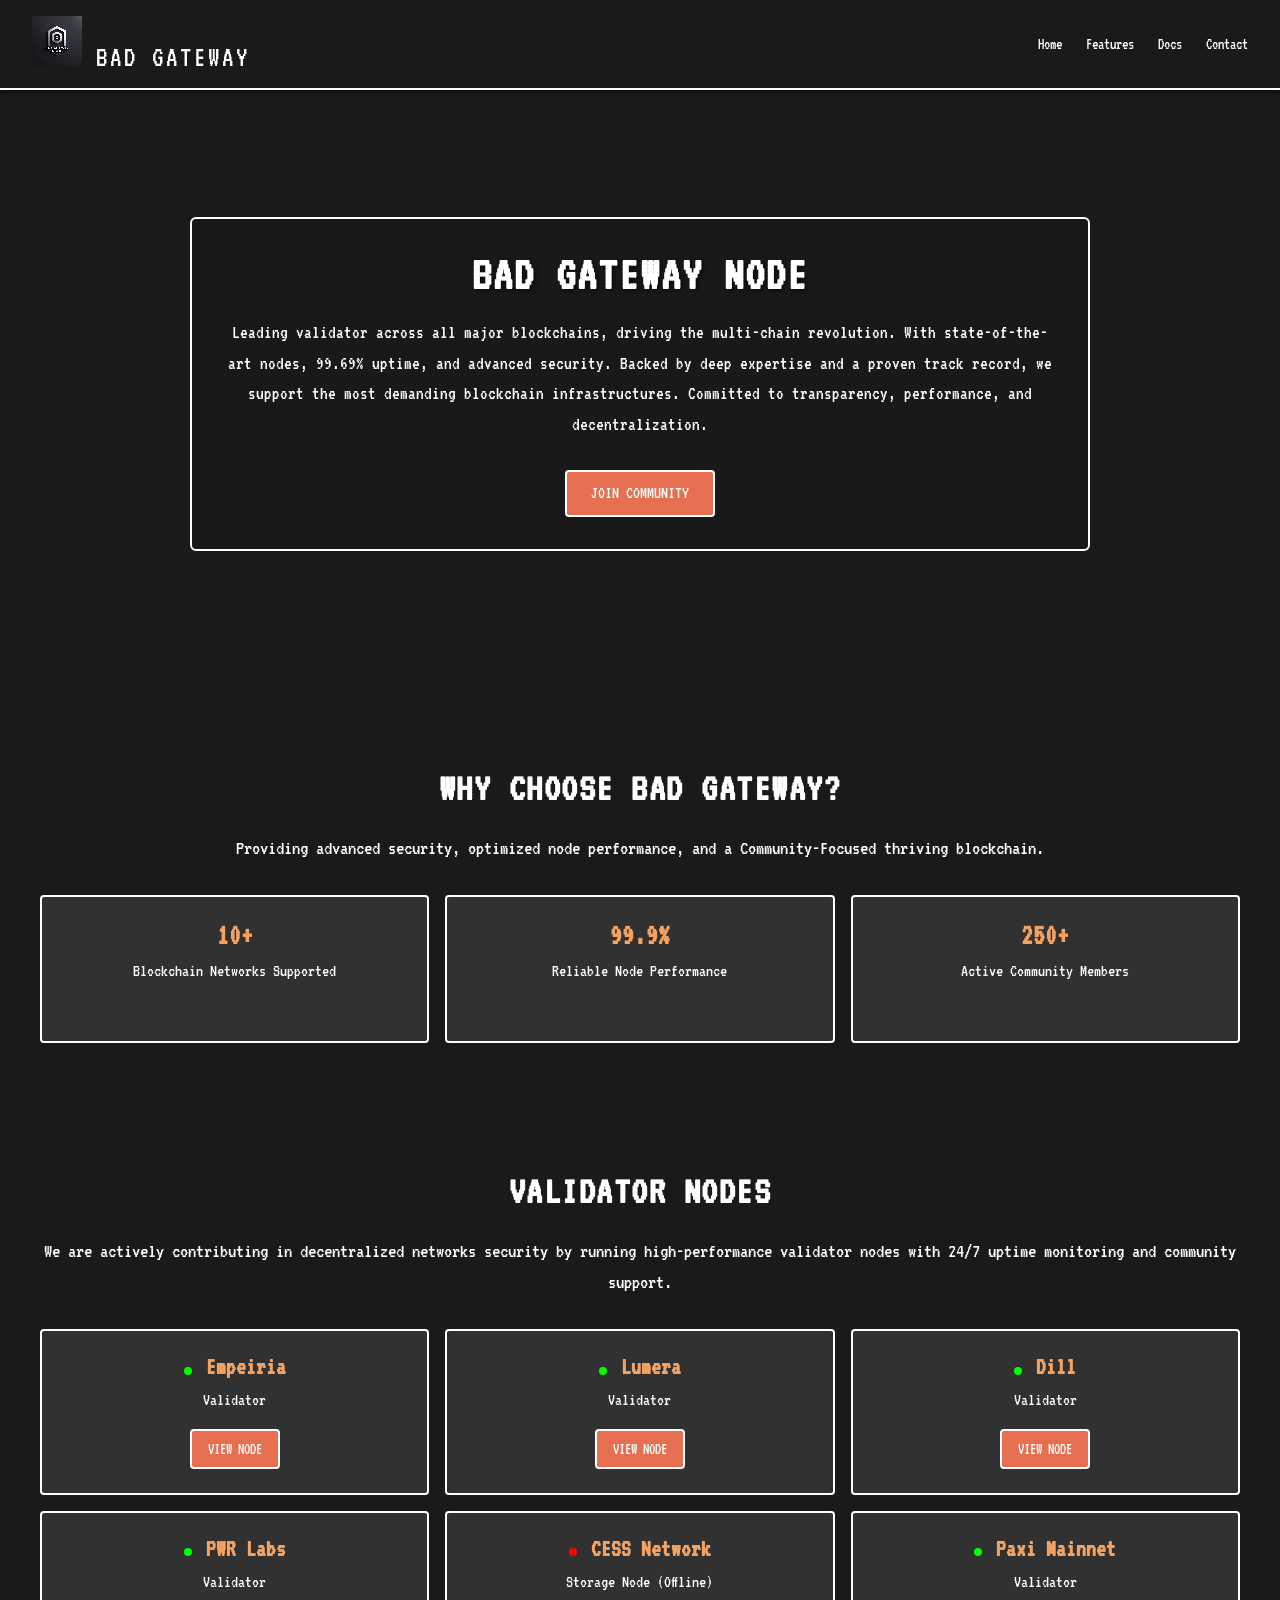
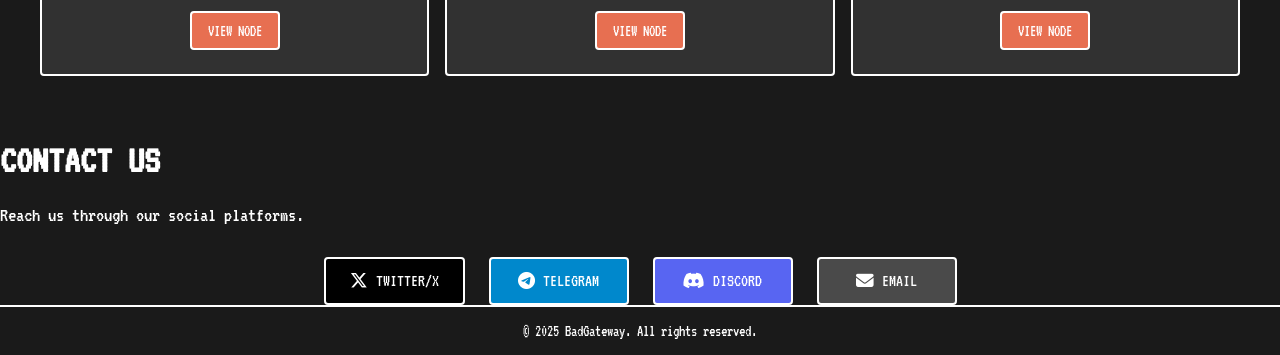
==== index.html @ 3fc4b90b "Update index.html" ====
<!DOCTYPE html>
<html lang="en">
<head>
    <meta charset="UTF-8">
    <meta name="viewport" content="width=device-width, initial-scale=1.0">
    <title>Bad Gateway Landing Page</title>
    <link href="https://fonts.googleapis.com/css2?family=VT323&display=swap" rel="stylesheet">
    <link rel="stylesheet" href="https://cdnjs.cloudflare.com/ajax/libs/font-awesome/6.4.2/css/all.min.css">
    <link rel="stylesheet" href="styles.css">
         <link rel="icon" type="image/ico" href="image/favicon.ico">   
</head>
<body>
    <header>
        <div class="logo">
            <img src="image/badge.png" alt="Bad Gateway Logo" class="logo-img">
            <span class="logo-text">Bad Gateway</span>
        </div>
        <nav>
            <ul>
                <li><a href="#home">Home</a></li>
                <li><a href="#features">Features</a></li>
                <li><a href="https://docs.badgateway.xyz" target="_blank" rel="noopener noreferrer">Docs</a></li>
                <li><a href="#contact">Contact</a></li>
            </ul>
        </nav>
    </header>
    <section class="hero" id="home">
        <div class="background"></div>
        <div class="hero-content">
            <h1>Bad Gateway Node</h1>
            <p>Leading validator across all major blockchains, driving the multi-chain revolution. With state-of-the-art nodes, 99.69% uptime, and advanced security. Backed by deep expertise and a proven track record, we support the most demanding blockchain infrastructures. Committed to transparency, performance, and decentralization.</p>
            <a href="https://discord.gg/WQq5QYuy" class="cta-button" target="_blank" rel="noopener noreferrer">Join Community</a>
        </div>
    </section>
    <section class="why-choose" id="why-choose">
        <h2>Why Choose Bad Gateway?</h2>
        <p>Providing advanced security, optimized node performance, and a Community-Focused thriving blockchain.</p>
        <div class="stats-container">
            <div class="stat">
                <h3>10+</h3>
                <p>Blockchain Networks Supported</p>
            </div>
            <div class="stat">
                <h3>99.9%</h3>
                <p>Reliable Node Performance</p>
            </div>
            <div class="stat">
                <h3>250+</h3>
                <p>Active Community Members</p>
            </div>
        </div>
    </section>
        <section class="validator-nodes" id="validator-nodes">
        <h2>Validator Nodes</h2>
        <p>We are actively contributing in decentralized networks security by running high-performance validator nodes with 24/7 uptime monitoring and community support.</p>
                    <div class="nodes-container">
                <div class="node">
                    <span class="active-dot"></span>
                    <h3>Empeiria</h3>
                    <p>Validator</p>
                    <a href="https://explorer.maouam.nodelab.my.id/empeiria-testnet/staking/empevaloper12l805htz69r4s7mevfgkpk0efjskp93u00mkdy" target="_blank" rel="noopener noreferrer" class="node-link">View Node</a>
                </div>
                <div class="node">
                    <span class="active-dot"></span>
                    <h3>Lumera</h3>
                    <p>Validator</p>
                    <a href="https://portal.testnet.lumera.io/lumera-testnet-1/staking/lumeravaloper1xn3pq8tk03t9cy3z6thfc2vdryq5p0ynqwvqac" target="_blank" rel="noopener noreferrer" class="node-link">View Node</a>
                </div>
                <div class="node">
                    <span class="active-dot"></span>
                    <h3>Dill</h3>
                    <p>Validator</p>
                    <a href="https://dill.xyz/" target="_blank" rel="noopener noreferrer" class="node-link">View Node</a>
                </div>
                <div class="node">
                    <span class="active-dot"></span>
                    <h3>PWR Labs</h3>
                    <p>Validator</p>
                    <a href="https://explorer.pwrlabs.io/address/0x3c76d4f29503ba2a799cec51757efa00a889727d" target="_blank" rel="noopener noreferrer" class="node-link">View Node</a>
                </div>
               <div class="node offline">
                    <span class="offline-dot"></span>
                    <h3>CESS Network</h3>
                    <p>Storage Node (Offline)</p>
                    <a href="https://scan.cess.network/account/cXiRERkujeNDAKT2nnyXLEeLhK4NTRUJYnXrt266fo92ioW7D" 
                   target="_blank" 
                   rel="noopener noreferrer" 
                   class="node-link">
                   View Node
                   </a>
                </div>

                <div class="node">
                    <span class="active-dot"></span>
                    <h3>Paxi Mainnet</h3>
                    <p>Validator</p>
                    <a href="https://ping.pub/paxi/staking/paxivaloper1rtlz08uu24drjqjct8gfhnf4pvck40u8xe9adk"
                        target="_blank" rel="noopener noreferrer" class="node-link">View Node</a>
                </div>
            </div>
    </section>

    <section class="contact" id="contact">
        <h2>Contact Us</h2>
        <p>Reach us through our social platforms.</p>
            <div class="contact-links">
                <a href="https://x.com/gateway_sol" class="contact-button twitter" target="_blank" rel="noopener noreferrer"><i class="fab fa-x-twitter"></i> Twitter/X</a>
                <a href="https://t.me/gateway_504" class="contact-button telegram" target="_blank" rel="noopener noreferrer"><i class="fab fa-telegram-plane"></i> Telegram</a>
                <a href="https://discord.com/users/665462216249835544" class="contact-button discord" target="_blank" rel="noopener noreferrer"><i class="fab fa-discord"></i> Discord</a>
                <a href="mailto:mohlukmanazis1@gmail.com" class="contact-button email"><i class="fas fa-envelope"></i> Email</a>
            </div>
    </section>
    <footer>
        <p>© 2025 BadGateway. All rights reserved.</p>
    </footer>
</body>
</html>
---- styles.css ----
/* Reset default styles */
* {
    margin: 0;
    padding: 0;
    box-sizing: border-box;
}

/* Body styles */
body {
    font-family: 'VT323', monospace; /* Pixelated font */
    background-color: #1a1a1a; /* Black doff base color */
    color: #fff;
    min-height: 100vh;
    overflow-x: hidden;
}

/* Header styles */
header {
    background-color: #1a1a1a;
    color: #fff;
    padding: 1rem 2rem;
    position: fixed;
    width: 100%;
    top: 0;
    z-index: 1000;
    display: flex;
    justify-content: space-between;
    align-items: center;
    border-bottom: 2px solid #fff;
    box-shadow: 0 2px 5px rgba(0, 0, 0, 0.5);
}

.logo-img {
    height: clamp(40px, 17vw, 50px);
    width: auto;
    image-rendering: pixelated;
}
.logo-text {
    font-size: clamp(1.2rem, 3vw, 1.8rem);
    text-transform: uppercase;
    letter-spacing: 2px;
    margin-left: 0.5rem;
}
nav ul {
    list-style: none;
    display: flex;
    gap: 1.5rem;
}

nav ul li a {
    color: #fff;
    text-decoration: none;
    font-size: clamp(0.9rem, 2vw, 1rem);
    transition: color 0.3s ease;
}

nav ul li a:hover {
    color: #f4a261;
}

/* Hero section with pixelated background */
.hero {
    position: relative;
    min-height: 50vw;
    display: flex;
    justify-content: center;
    align-items: center;
    padding: 4rem 2rem;
    margin-top: 4rem;
    overflow: hidden;
}

.background {
    position: absolute;
    top: 0;
    left: 0;
    width: 100%;
    height: 100%;
    background: url('data:image/svg+xml;utf8,<svg xmlns="http://www.w3.org/2000/svg" width="100" height="100"><rect width="100" height="100" fill="#1a1a1a"/><g fill="rgba(255,255,255,0.05)"><rect width="10" height="10" x="0" y="0"/><rect width="10" height="10" x="20" y="20"/><rect width="10" height="10" x="40" y="40"/><rect width="10" height="10" x="60" y="60"/><rect width="10" height="10" x="80" y="80"/></g></svg>') repeat;
    background-size: 50px;
    image-rendering: pixelated;
    z-index: -1;
    animation: noise 0.4s infinite steps(1);
}

@keyframes noise {
    0% { transform: translate(0, 0); }
    25% { transform: translate(2px, 2px); }
    50% { transform: translate(-2px, 2px); }
    75% { transform: translate(2px, -2px); }
    100% { transform: translate(-2px, -2px); }
}

.hero-content {
    text-align: center;
    background: rgba(26, 26, 26, 0.8);
    padding: 2rem;
    border: 2px solid #fff;
    border-radius: 6px;
    max-width: 90%;
    width: 800px;
}

.hero h1 {
    font-size: clamp(2rem, 4vw, 3rem);
    margin-bottom: 1.2rem;
    text-transform: uppercase;
    letter-spacing: 2px;
    text-shadow: 2px 2px 4px rgba(0, 0, 0, 0.6);
}

.hero p {
    font-size: clamp(0.9rem, 2.5vw, 1.2rem);
    margin-bottom: 1.8rem;
    line-height: 1.6;
}

.cta-button {
    display: inline-flex;
    align-items: center;
    padding: 0.8rem 1.5rem;
    background-color: #e76f51;
    color: #fff;
    font-size: clamp(0.9rem, 2vw, 1.1rem);
    text-decoration: none;
    text-transform: uppercase;
    border: 2px solid #fff;
    border-radius: 4px;
    transition: all 0.3s ease;
    image-rendering: pixelated;
}

.cta-button:hover {
    background-color: #f4a261;
    box-shadow: 0 0 10px rgba(255, 255, 255, 0.4);
}

/* Why Choose Section */
.why-choose {
    padding: 4rem 2rem;
    background-color: #1a1a1a;
    text-align: center;
}

.why-choose h2 {
    font-size: clamp(1.8rem, 3.5vw, 2.5rem);
    margin-bottom: 1.5rem;
    text-transform: uppercase;
    letter-spacing: 1.5px;
}

.why-choose p {
    font-size: clamp(1rem, 2.5vw, 1.3rem);
    margin-bottom: 2rem;
    line-height: 1.5;
}

.stats-container {
    display: grid;
    grid-template-columns: repeat(3, 1fr);
    gap: 1rem;
    max-width: 1200px;
    margin: 0 auto;
}

.stat {
    background: rgba(255, 255, 255, 0.1);
    padding: 1.5rem;
    border: 2px solid #fff;
    border-radius: 4px;
    text-align: center;
}

.stat h3 {
    font-size: clamp(1.4rem, 3vw, 1.8rem);
    margin-bottom: 0.5rem;
    color: #f4a261;
}

.stat p {
    font-size: clamp(0.9rem, 2vw, 1.1rem);
}

/* Validator Nodes Section */
.validator-nodes {
    padding: 4rem 2rem;
    background-color: #1a1a1a;
    text-align: center;
}

.validator-nodes h2 {
    font-size: clamp(1.8rem, 3.5vw, 2.5rem);
    margin-bottom: 1.5rem;
    text-transform: uppercase;
    letter-spacing: 1.5px;
}

.validator-nodes p {
    font-size: clamp(1rem, 2.5vw, 1.3rem);
    margin-bottom: 2rem;
    line-height: 1.5;
}

.nodes-container {
    display: grid;
    grid-template-columns: repeat(3, 1fr);
    gap: 1rem;
    max-width: 1200px;
    margin: 0 auto;
}

.node {
    background: rgba(255, 255, 255, 0.1);
    padding: 1.5rem;
    border: 2px solid #fff;
    border-radius: 4px;
    text-align: center;
}

.node h3 {
    font-size: clamp(1.2rem, 2.5vw, 1.5rem);
    margin-bottom: 0.5rem;
    color: #f4a261;
    display: inline-flex;
    align-items: center;
}

.node p {
    font-size: clamp(0.9rem, 2vw, 1.1rem);
    margin-bottom: 1rem;
}

.node-link {
    display: inline-flex;
    align-items: center;
    padding: 0.6rem 1rem;
    background-color: #e76f51;
    color: #fff;
    font-size: clamp(0.8rem, 1.8vw, 1rem);
    text-decoration: none;
    text-transform: uppercase;
    border: 2px solid #fff;
    border-radius: 4px;
    transition: all 0.3s ease;
    image-rendering: pixelated;
}

.node-link:hover {
    background-color: #f4a261;
    box-shadow: 0 0 10px rgba(255, 255, 255, 0.4);
}
.active-dot {
    display: inline-block;
    width: 8px;
    height: 8px;
    background-color: #00ff00;
    border-radius: 50%;
    margin-right: 0.5rem;
    vertical-align: middle;
}
.offline-dot {
    display: inline-block;
    width: 8px;
    height: 8px;
    background-color: #ff0000; /* red for offline */
    border-radius: 50%;
    margin-right: 0.5rem;
    vertical-align: middle;
}

}

/* Contact section */
.contact {
    padding: 4rem 2rem;
    background-color: #1a1a1a;
    text-align: center;
}

.contact h2 {
    font-size: clamp(1.8rem, 3.5vw, 2.5rem);
    margin-bottom: 1.5rem;
    text-transform: uppercase;
}

.contact p {
    font-size: clamp(1rem, 2.5vw, 1.3rem);
    margin-bottom: 2rem;
}

.contact-links {
    display: flex;
    flex-wrap: wrap;
    justify-content: center;
    gap: 1rem;
}

.contact-button {
    display: inline-flex;
    align-items: center;
    padding: 0.8rem 1.5rem;
    color: #fff;
    font-size: clamp(0.9rem, 2vw, 1.1rem);
    text-decoration: none;
    text-transform: uppercase;
    border: 2px solid #fff;
    border-radius: 4px;
    transition: all 0.3s ease;
    image-rendering: pixelated;
    min-width: 140px;
    text-align: center;
    justify-content: center;
}

.contact-button i {
    margin-right: 0.5rem;
}

.contact-button.twitter {
    background-color: #000000;
}

.contact-button.twitter:hover {
    background-color: #333333;
}

.contact-button.telegram {
    background-color: #0088cc;
}

.contact-button.telegram:hover {
    background-color: #33aaff;
}

.contact-button.discord {
    background-color: #5865f2;
}

.contact-button.discord:hover {
    background-color: #7983f8;
}

.contact-button.email {
    background-color: #4a4a4a;
}

.contact-button.email:hover {
    background-color: #6a6a6a;
}

/* Footer styles */
footer {
    background-color: #1a1a1a;
    color: #fff;
    text-align: center;
    padding: 1rem;
    border-top: 2px solid #fff;
}

/* Responsive styles for landscape */
@media (max-width: 768px) {
    header {
        flex-direction: row;
        padding: 0.5rem 1rem;
    }
    nav ul {
        gap: 1rem;
    }
    .hero {
        min-height: 60vw;
        padding: 2rem 1rem;
    }
    .hero-content {
        padding: 1.5rem;
        width: 95%;
    }
    .background {
        background-size: 40px;
    }
    .why-choose, .features, .contact {
        padding: 2rem 1rem;
    }
    .feature {
        padding: 1.5rem;
    }
    .contact-links {
        flex-direction: column;
        align-items: center;
        gap: 0.8rem;
    }
    .stats-container {
        grid-template-columns: repeat(2, 1fr); /* 2 columns on tablet */
        gap: 0.8rem;
    }
}

@media (max-width: 480px) {
    header {
        flex-direction: column;
        align-items: flex-start;
    }
    nav ul {
        flex-direction: row;
        gap: 0.5rem;
    }
    nav ul li a {
        font-size: 0.9rem;
    }
    .hero {
        min-height: 80vw;
        padding: 1rem;
        margin-top: 5rem;
    }
    .background {
        background-size: 30px;
    }
    .hero-content {
        padding: 1rem;
        width: 98%;
        border-radius: 4px;
    }
    .why-choose h2, .features h2, .contact h2 {
        font-size: 1.8rem;
    }
    .contact-button {
        min-width: 120px;
    }
    .stats-container {
        grid-template-columns: 1fr; /* 1 column on small mobile */
        gap: 0.8rem;
    }
    .stat {
        padding: 1rem;
    }
}

@media (min-width: 1200px) {
    .hero {
        min-height: 40vw;
    }
    .background {
        background-size: 60px;
    }
    .hero-content {
        width: 900px;
    }
    .feature-container {
        grid-template-columns: repeat(3, 1fr);
    }
    .contact-links {
        gap: 1.5rem;
    }
    .stats-container {
        grid-template-columns: repeat(3, 1fr);
    }
}

/* Ensure landscape orientation */
@media (orientation: landscape) {
    .hero {
        min-height: 50vw;
    }

}
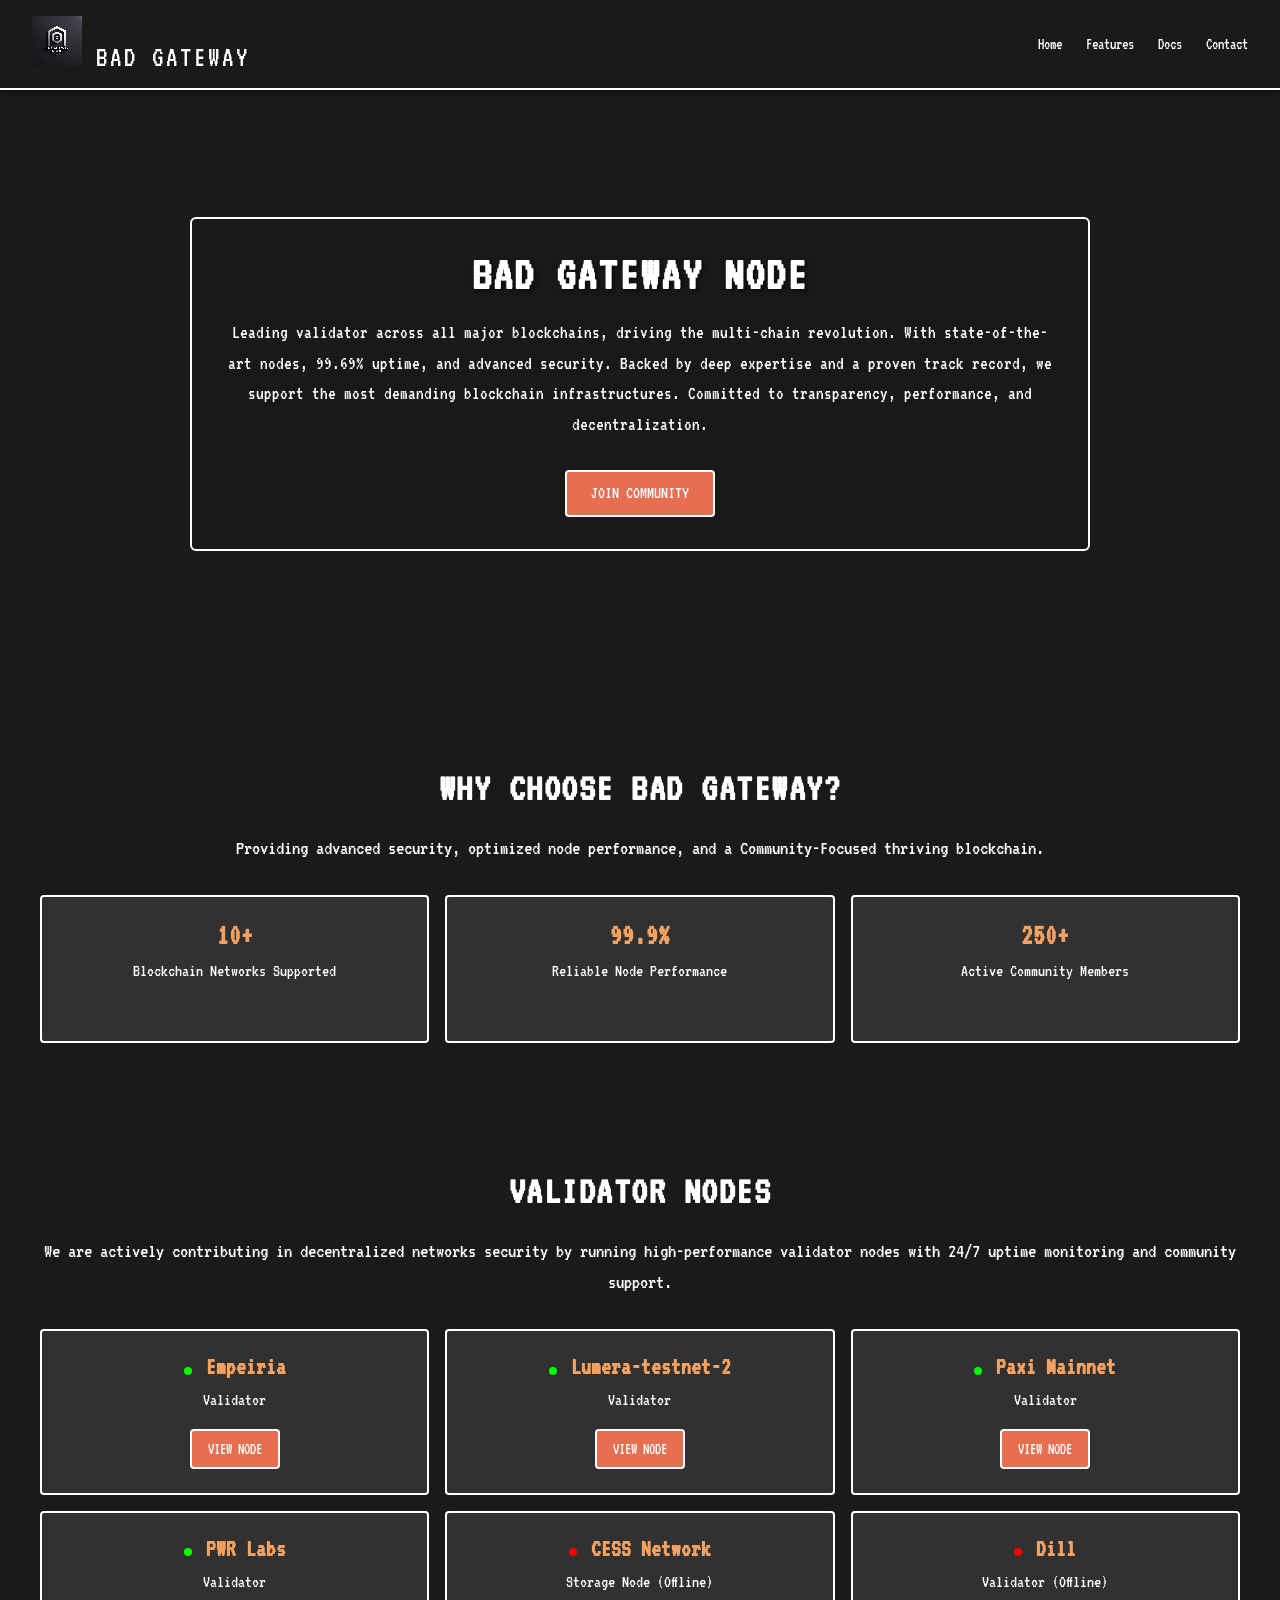
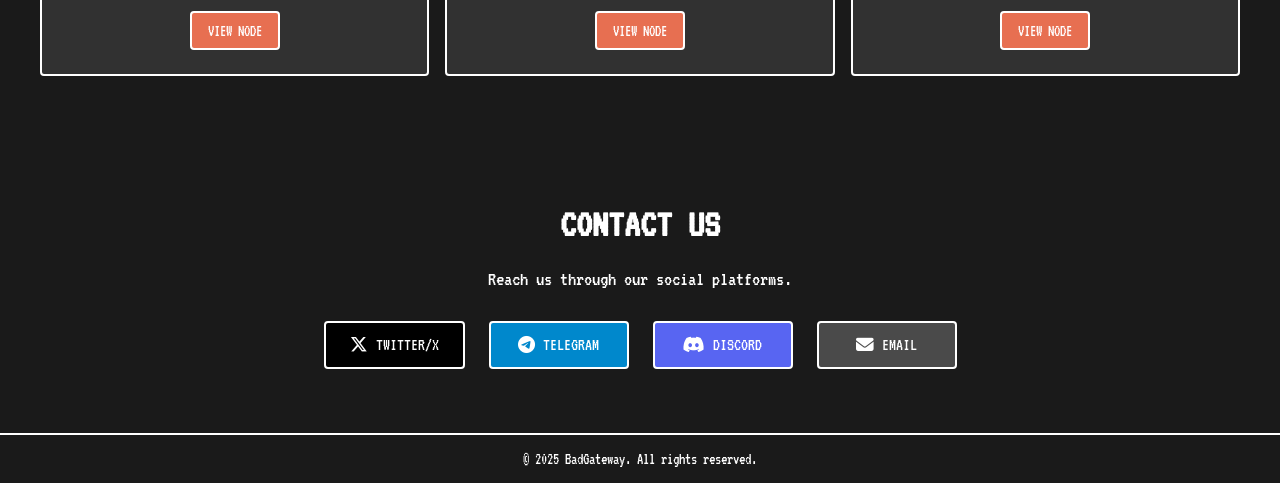
==== commit 325bf915: "haha" ====
--- a/index.html
+++ b/index.html
@@ -62,15 +62,16 @@
                 </div>
                 <div class="node">
                     <span class="active-dot"></span>
-                    <h3>Lumera</h3>
+                    <h3>Lumera-testnet-2</h3>
                     <p>Validator</p>
-                    <a href="https://portal.testnet.lumera.io/lumera-testnet-1/staking/lumeravaloper1xn3pq8tk03t9cy3z6thfc2vdryq5p0ynqwvqac" target="_blank" rel="noopener noreferrer" class="node-link">View Node</a>
+                    <a href="https://portal.testnet.lumera.io/lumera-testnet-2/staking/lumeravaloper1xn3pq8tk03t9cy3z6thfc2vdryq5p0ynqwvqac" target="_blank" rel="noopener noreferrer" class="node-link">View Node</a>
                 </div>
                 <div class="node">
                     <span class="active-dot"></span>
-                    <h3>Dill</h3>
+                    <h3>Paxi Mainnet</h3>
                     <p>Validator</p>
-                    <a href="https://dill.xyz/" target="_blank" rel="noopener noreferrer" class="node-link">View Node</a>
+                    <a href="https://ping.pub/paxi/staking/paxivaloper1rtlz08uu24drjqjct8gfhnf4pvck40u8xe9adk"
+                        target="_blank" rel="noopener noreferrer" class="node-link">View Node</a>
                 </div>
                 <div class="node">
                     <span class="active-dot"></span>
@@ -89,13 +90,11 @@
                    View Node
                    </a>
                 </div>
-
                 <div class="node">
-                    <span class="active-dot"></span>
-                    <h3>Paxi Mainnet</h3>
-                    <p>Validator</p>
-                    <a href="https://ping.pub/paxi/staking/paxivaloper1rtlz08uu24drjqjct8gfhnf4pvck40u8xe9adk"
-                        target="_blank" rel="noopener noreferrer" class="node-link">View Node</a>
+                    <span class="offline-dot"></span>
+                    <h3>Dill</h3>
+                    <p>Validator (Offline)</p>
+                    <a href="https://dill.xyz/" target="_blank" rel="noopener noreferrer" class="node-link">View Node</a>
                 </div>
             </div>
     </section>
@@ -117,4 +116,3 @@
 </html>
 
 
-
--- a/styles.css
+++ b/styles.css
@@ -268,7 +268,7 @@
     vertical-align: middle;
 }
 
-}
+
 
 /* Contact section */
 .contact {
@@ -461,4 +461,4 @@
         min-height: 50vw;
     }
 
-}
+}
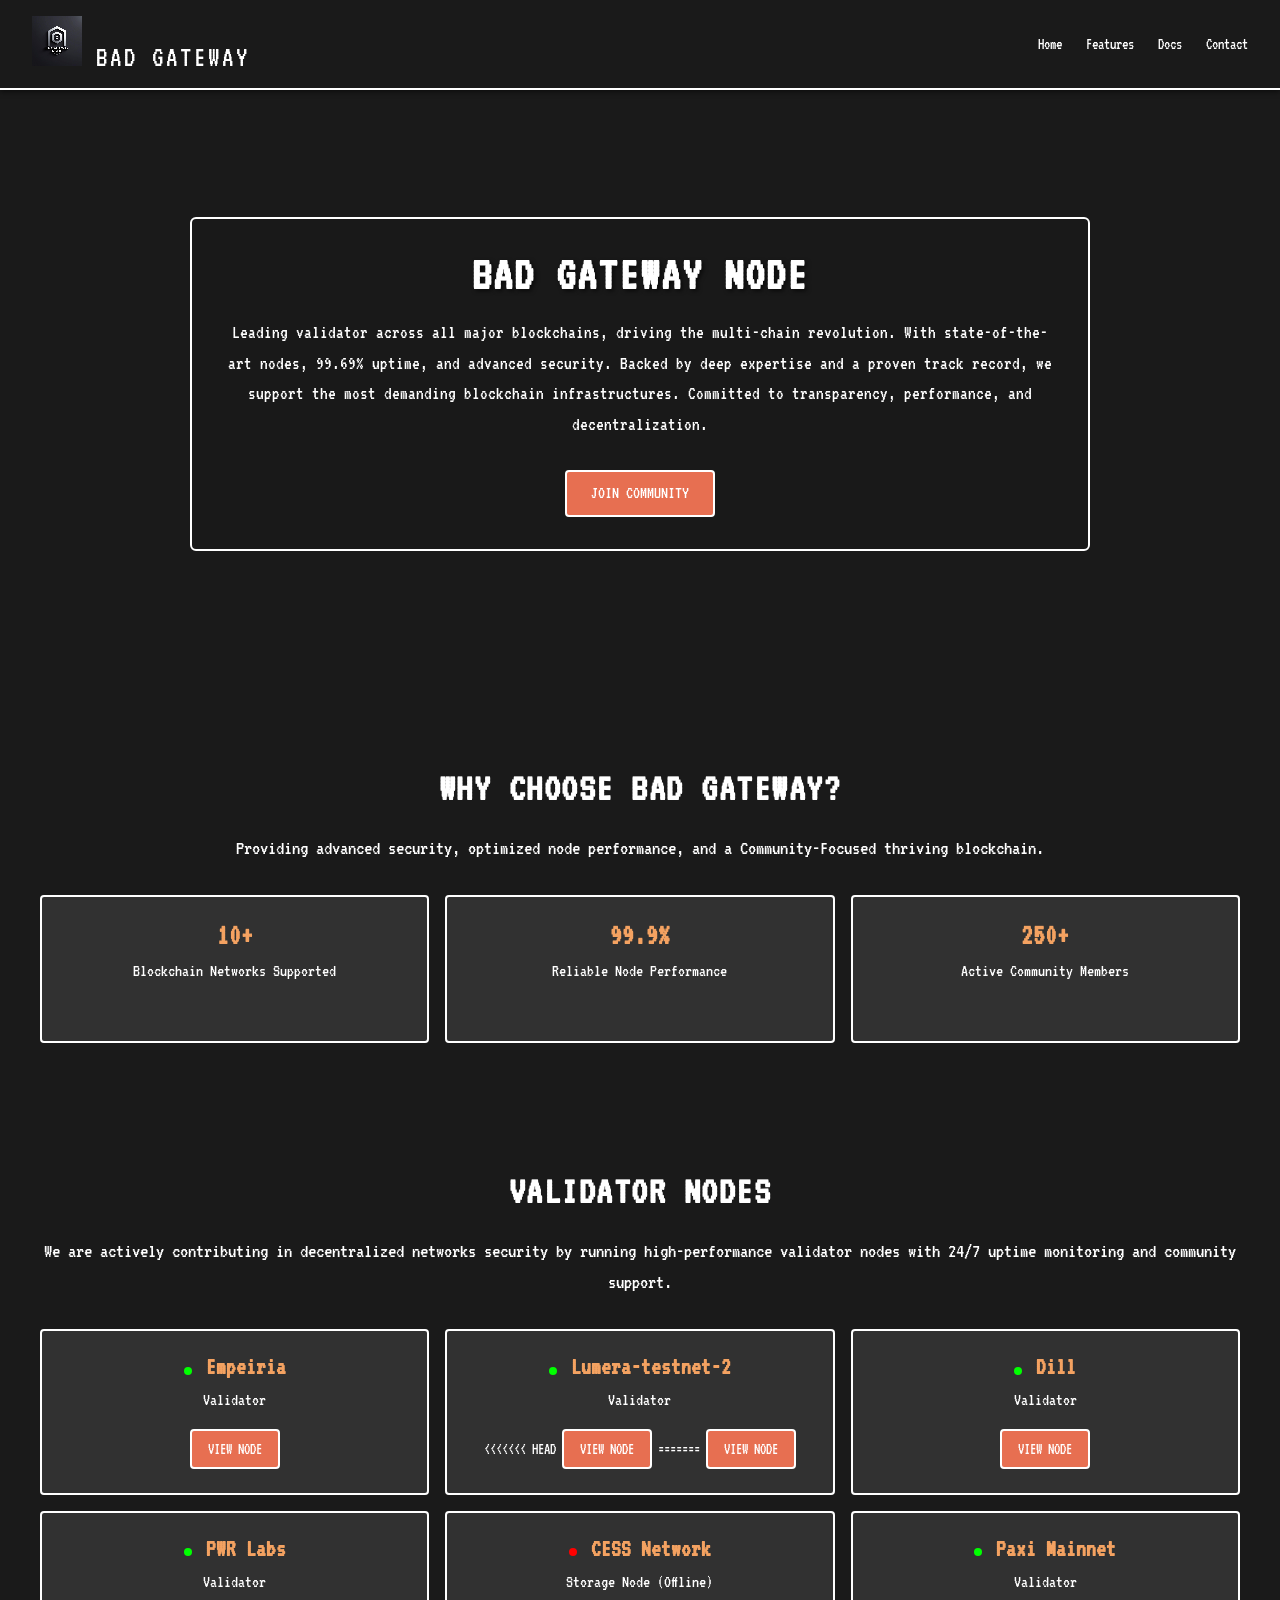
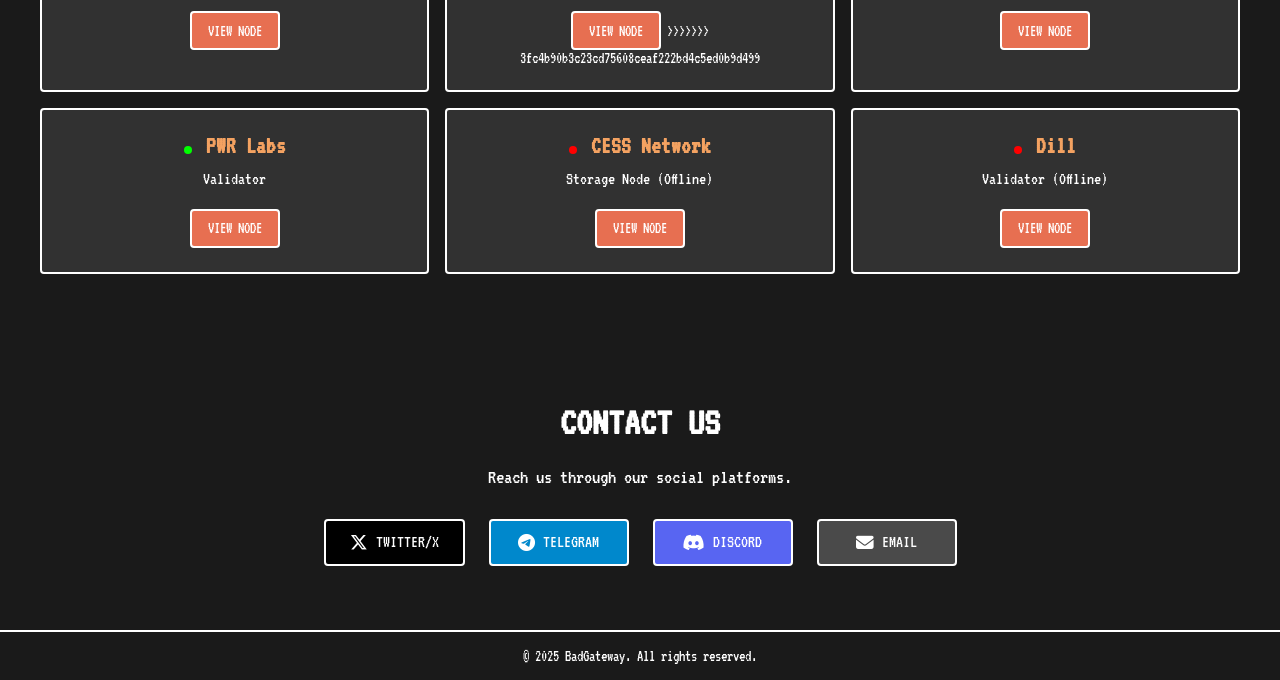
==== commit aec00b34: "d" ====
--- a/index.html
+++ b/index.html
@@ -64,8 +64,36 @@
                     <span class="active-dot"></span>
                     <h3>Lumera-testnet-2</h3>
                     <p>Validator</p>
+<<<<<<< HEAD
                     <a href="https://portal.testnet.lumera.io/lumera-testnet-2/staking/lumeravaloper1xn3pq8tk03t9cy3z6thfc2vdryq5p0ynqwvqac" target="_blank" rel="noopener noreferrer" class="node-link">View Node</a>
+=======
+                    <a href="https://portal.testnet.lumera.io/lumera-testnet-1/staking/lumeravaloper1xn3pq8tk03t9cy3z6thfc2vdryq5p0ynqwvqac" target="_blank" rel="noopener noreferrer" class="node-link">View Node</a>
                 </div>
+                <div class="node">
+                    <span class="active-dot"></span>
+                    <h3>Dill</h3>
+                    <p>Validator</p>
+                    <a href="https://dill.xyz/" target="_blank" rel="noopener noreferrer" class="node-link">View Node</a>
+                </div>
+                <div class="node">
+                    <span class="active-dot"></span>
+                    <h3>PWR Labs</h3>
+                    <p>Validator</p>
+                    <a href="https://explorer.pwrlabs.io/address/0x3c76d4f29503ba2a799cec51757efa00a889727d" target="_blank" rel="noopener noreferrer" class="node-link">View Node</a>
+                </div>
+               <div class="node offline">
+                    <span class="offline-dot"></span>
+                    <h3>CESS Network</h3>
+                    <p>Storage Node (Offline)</p>
+                    <a href="https://scan.cess.network/account/cXiRERkujeNDAKT2nnyXLEeLhK4NTRUJYnXrt266fo92ioW7D" 
+                   target="_blank" 
+                   rel="noopener noreferrer" 
+                   class="node-link">
+                   View Node
+                   </a>
+>>>>>>> 3fc4b90b3c23cd75608ceaf222bd4c5ed0b9d499
+                </div>
+
                 <div class="node">
                     <span class="active-dot"></span>
                     <h3>Paxi Mainnet</h3>
@@ -116,3 +144,4 @@
 </html>
 
 
+
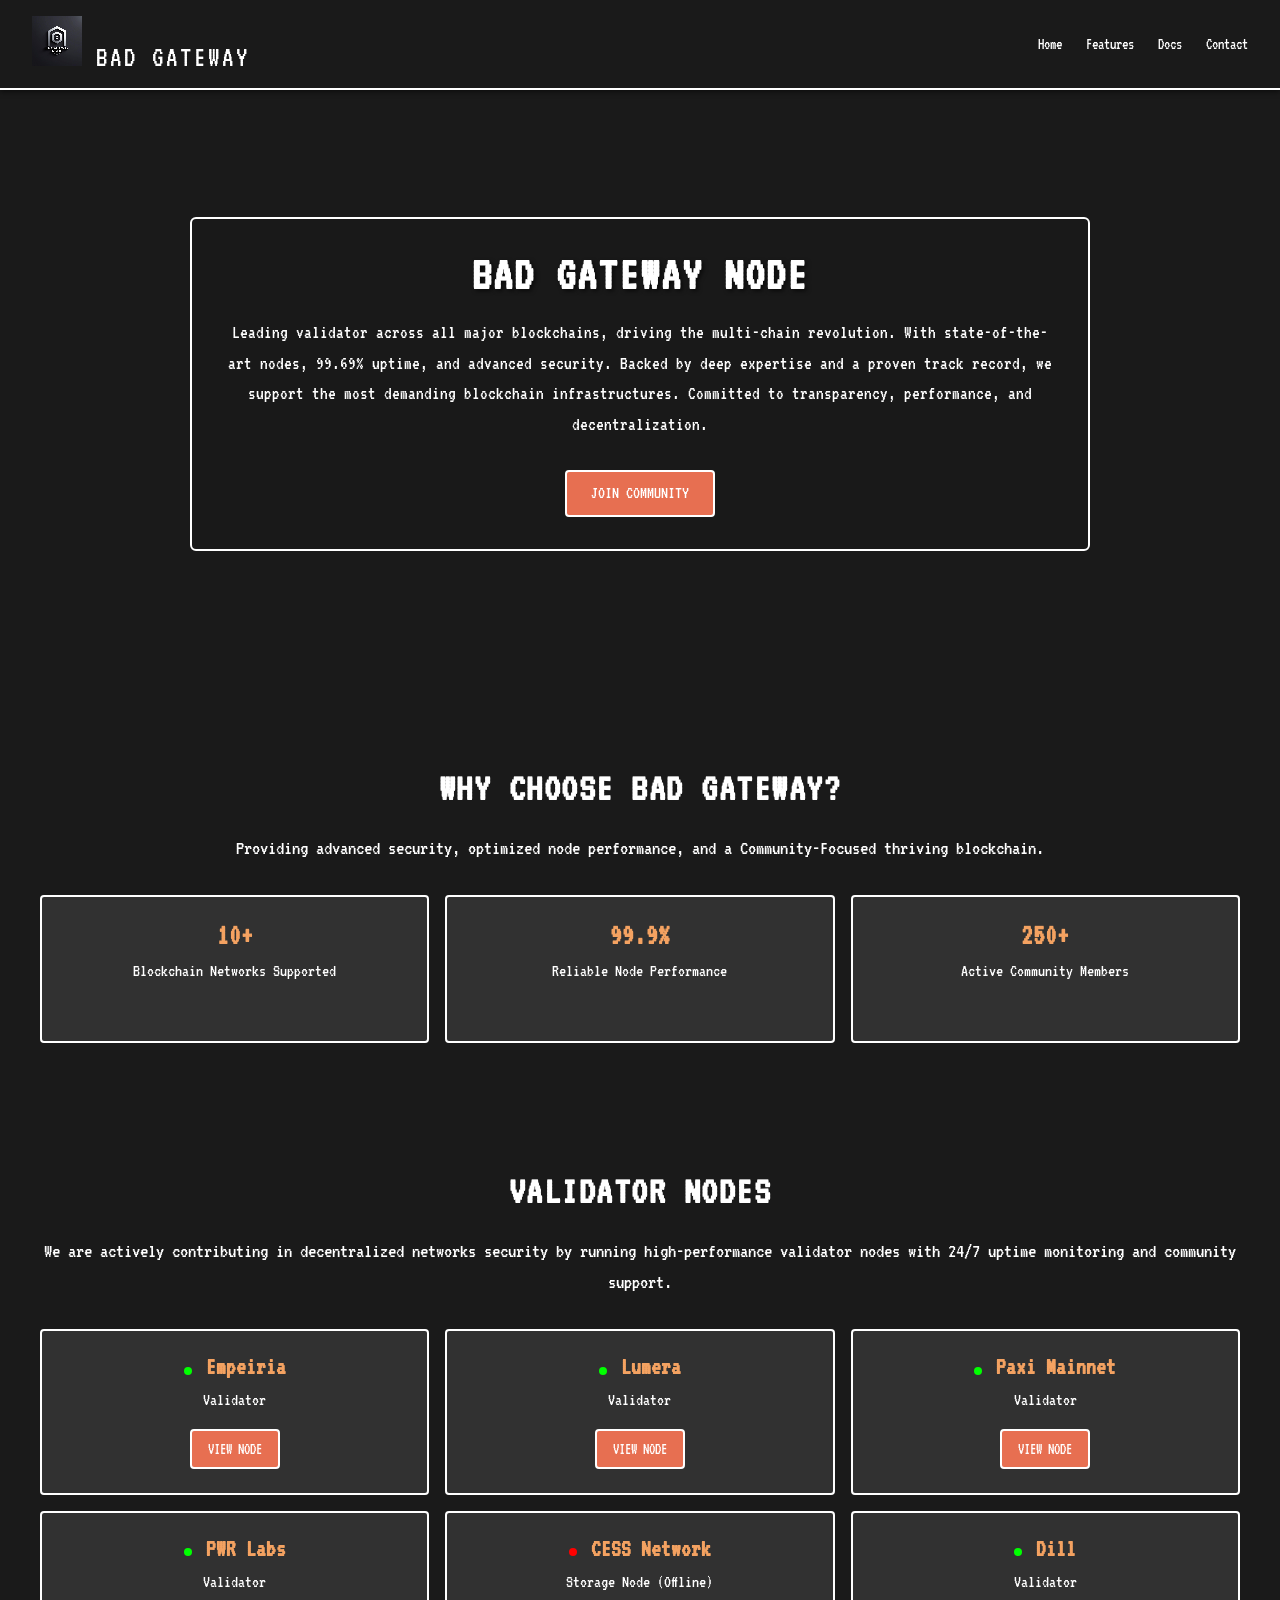
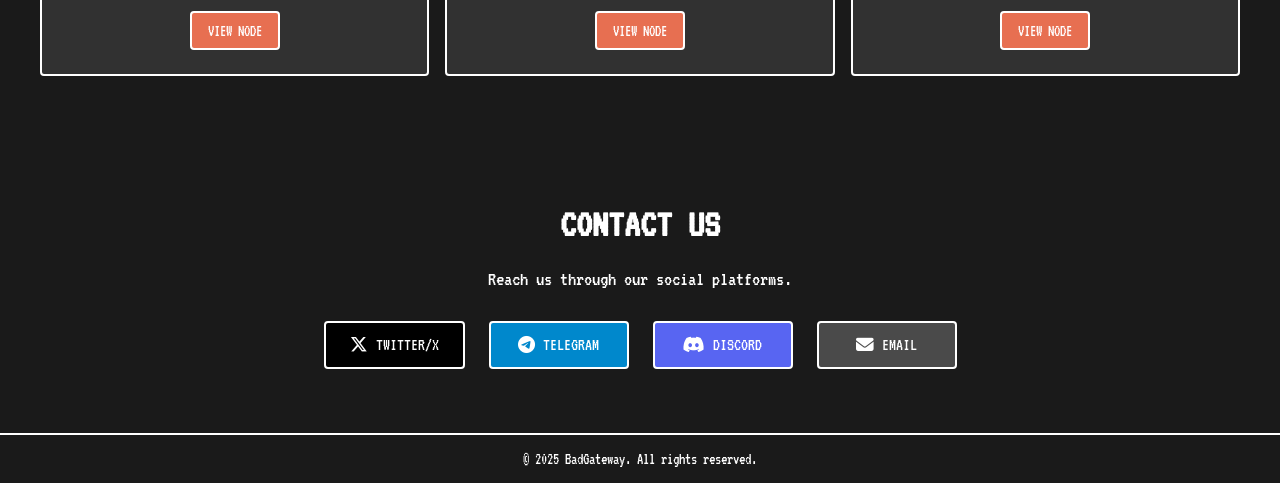
==== commit 77a586a1: "hghg" ====
--- a/index.html
+++ b/index.html
@@ -62,38 +62,10 @@
                 </div>
                 <div class="node">
                     <span class="active-dot"></span>
-                    <h3>Lumera-testnet-2</h3>
+                    <h3>Lumera</h3>
                     <p>Validator</p>
-<<<<<<< HEAD
-                    <a href="https://portal.testnet.lumera.io/lumera-testnet-2/staking/lumeravaloper1xn3pq8tk03t9cy3z6thfc2vdryq5p0ynqwvqac" target="_blank" rel="noopener noreferrer" class="node-link">View Node</a>
-=======
                     <a href="https://portal.testnet.lumera.io/lumera-testnet-1/staking/lumeravaloper1xn3pq8tk03t9cy3z6thfc2vdryq5p0ynqwvqac" target="_blank" rel="noopener noreferrer" class="node-link">View Node</a>
                 </div>
-                <div class="node">
-                    <span class="active-dot"></span>
-                    <h3>Dill</h3>
-                    <p>Validator</p>
-                    <a href="https://dill.xyz/" target="_blank" rel="noopener noreferrer" class="node-link">View Node</a>
-                </div>
-                <div class="node">
-                    <span class="active-dot"></span>
-                    <h3>PWR Labs</h3>
-                    <p>Validator</p>
-                    <a href="https://explorer.pwrlabs.io/address/0x3c76d4f29503ba2a799cec51757efa00a889727d" target="_blank" rel="noopener noreferrer" class="node-link">View Node</a>
-                </div>
-               <div class="node offline">
-                    <span class="offline-dot"></span>
-                    <h3>CESS Network</h3>
-                    <p>Storage Node (Offline)</p>
-                    <a href="https://scan.cess.network/account/cXiRERkujeNDAKT2nnyXLEeLhK4NTRUJYnXrt266fo92ioW7D" 
-                   target="_blank" 
-                   rel="noopener noreferrer" 
-                   class="node-link">
-                   View Node
-                   </a>
->>>>>>> 3fc4b90b3c23cd75608ceaf222bd4c5ed0b9d499
-                </div>
-
                 <div class="node">
                     <span class="active-dot"></span>
                     <h3>Paxi Mainnet</h3>
@@ -101,6 +73,7 @@
                     <a href="https://ping.pub/paxi/staking/paxivaloper1rtlz08uu24drjqjct8gfhnf4pvck40u8xe9adk"
                         target="_blank" rel="noopener noreferrer" class="node-link">View Node</a>
                 </div>
+
                 <div class="node">
                     <span class="active-dot"></span>
                     <h3>PWR Labs</h3>
@@ -119,9 +92,9 @@
                    </a>
                 </div>
                 <div class="node">
-                    <span class="offline-dot"></span>
+                    <span class="active-dot"></span>
                     <h3>Dill</h3>
-                    <p>Validator (Offline)</p>
+                    <p>Validator</p>
                     <a href="https://dill.xyz/" target="_blank" rel="noopener noreferrer" class="node-link">View Node</a>
                 </div>
             </div>
@@ -144,4 +117,3 @@
 </html>
 
 
-
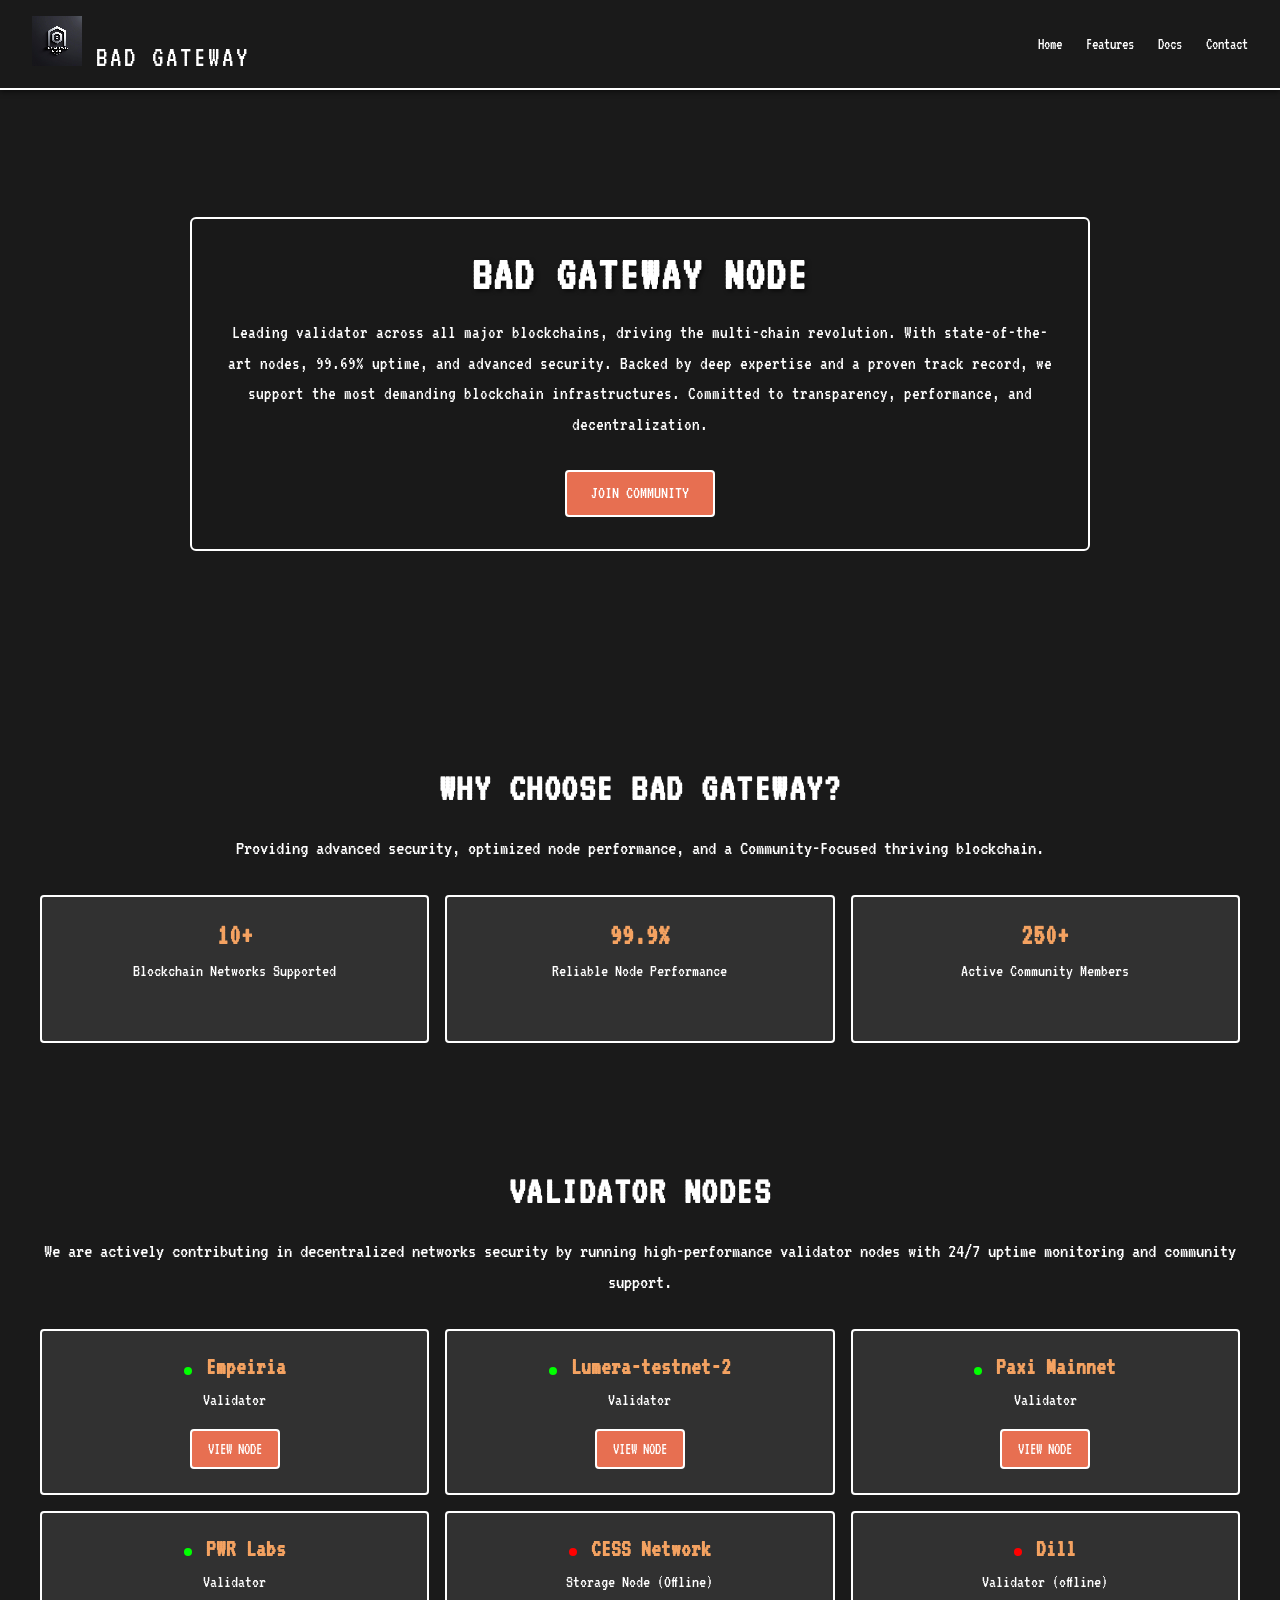
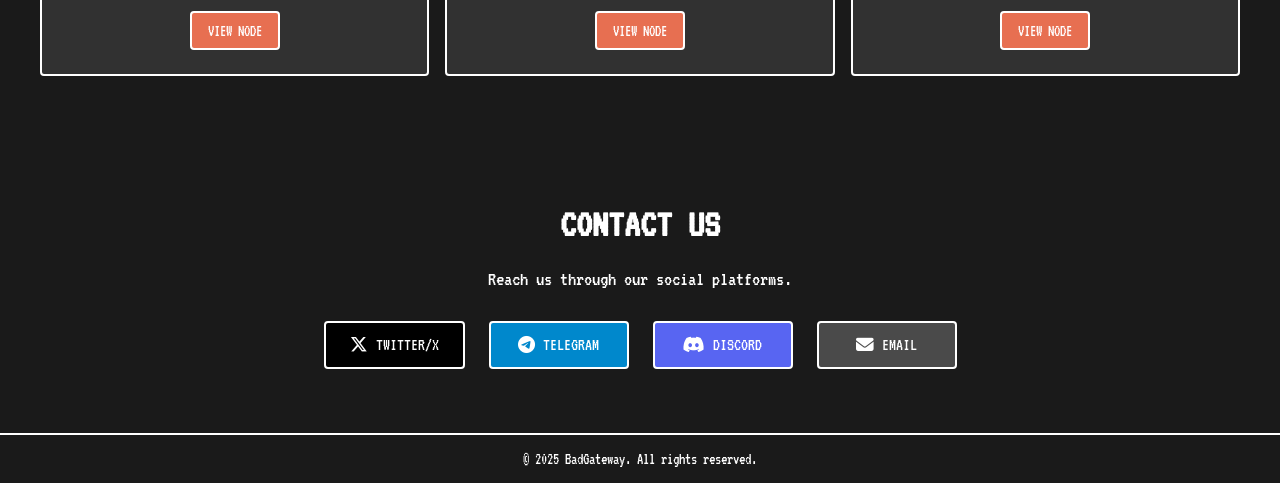
==== commit d7082ceb: "isi komentar" ====
--- a/index.html
+++ b/index.html
@@ -62,9 +62,9 @@
                 </div>
                 <div class="node">
                     <span class="active-dot"></span>
-                    <h3>Lumera</h3>
+                    <h3>Lumera-testnet-2</h3>
                     <p>Validator</p>
-                    <a href="https://portal.testnet.lumera.io/lumera-testnet-1/staking/lumeravaloper1xn3pq8tk03t9cy3z6thfc2vdryq5p0ynqwvqac" target="_blank" rel="noopener noreferrer" class="node-link">View Node</a>
+                    <a href="https://portal.testnet.lumera.io/lumera-testnet-2/staking/lumeravaloper1xn3pq8tk03t9cy3z6thfc2vdryq5p0ynqwvqac" target="_blank" rel="noopener noreferrer" class="node-link">View Node</a>
                 </div>
                 <div class="node">
                     <span class="active-dot"></span>
@@ -92,9 +92,9 @@
                    </a>
                 </div>
                 <div class="node">
-                    <span class="active-dot"></span>
+                    <span class="offline-dot"></span>
                     <h3>Dill</h3>
-                    <p>Validator</p>
+                    <p>Validator (offline)</p>
                     <a href="https://dill.xyz/" target="_blank" rel="noopener noreferrer" class="node-link">View Node</a>
                 </div>
             </div>
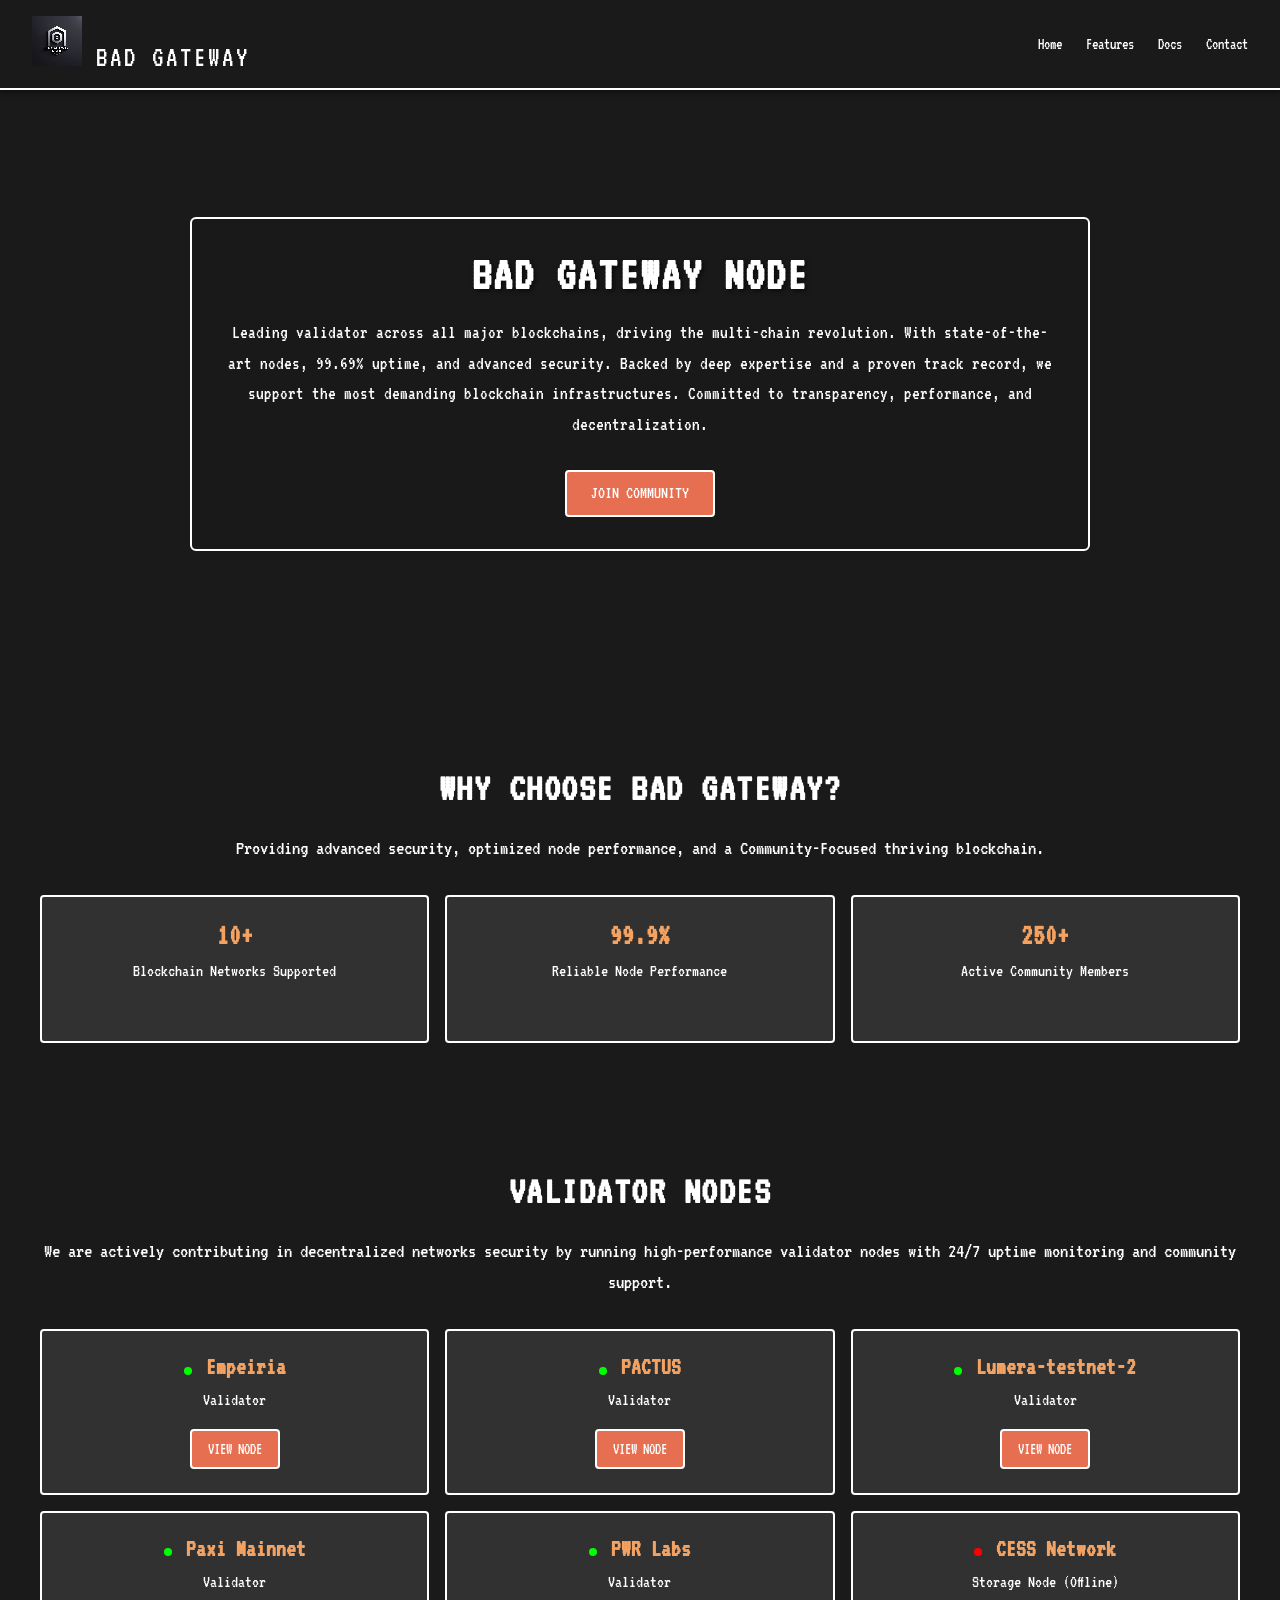
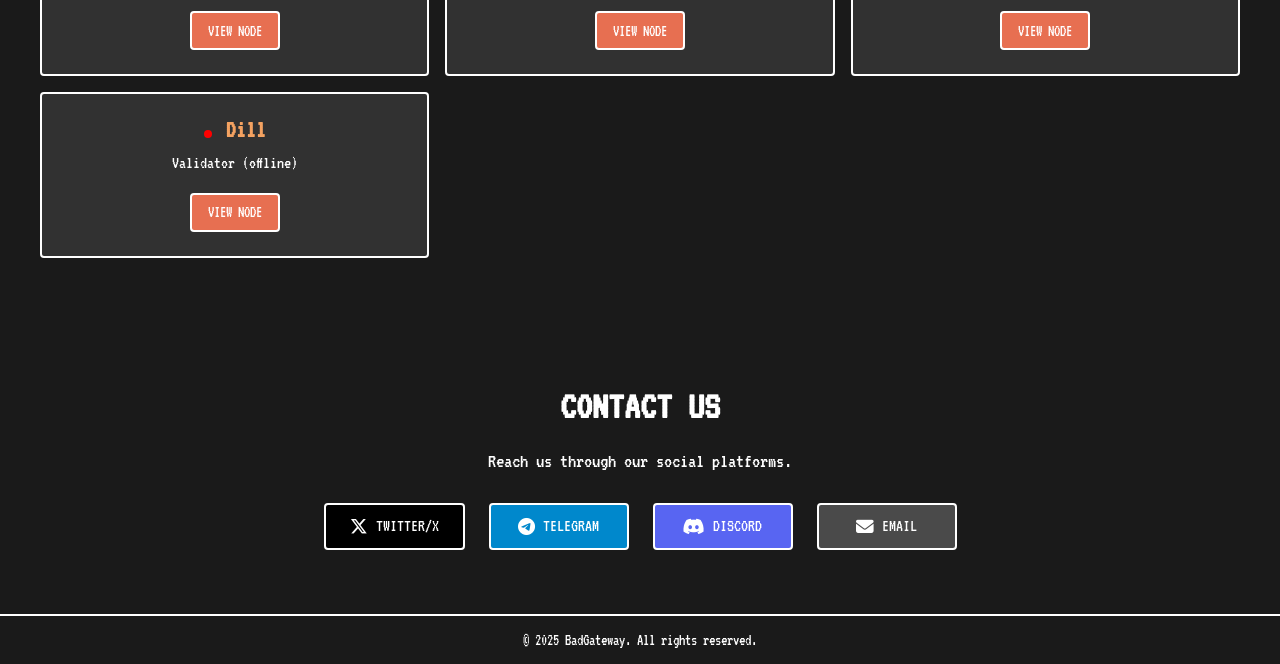
==== commit 726c1744: "Fix formatting issues in index.html" ====
--- a/index.html
+++ b/index.html
@@ -62,6 +62,13 @@
                 </div>
                 <div class="node">
                     <span class="active-dot"></span>
+                    <h3>PACTUS</h3>
+                    <p>Validator</p>
+                    <a href="https://docs.pactus.org/get-started/become-a-validator/" target="_blank" rel="noopener noreferrer" class="node-link">View Node</a>
+                </div>
+                        
+                <div class="node">
+                    <span class="active-dot"></span>
                     <h3>Lumera-testnet-2</h3>
                     <p>Validator</p>
                     <a href="https://portal.testnet.lumera.io/lumera-testnet-2/staking/lumeravaloper1xn3pq8tk03t9cy3z6thfc2vdryq5p0ynqwvqac" target="_blank" rel="noopener noreferrer" class="node-link">View Node</a>
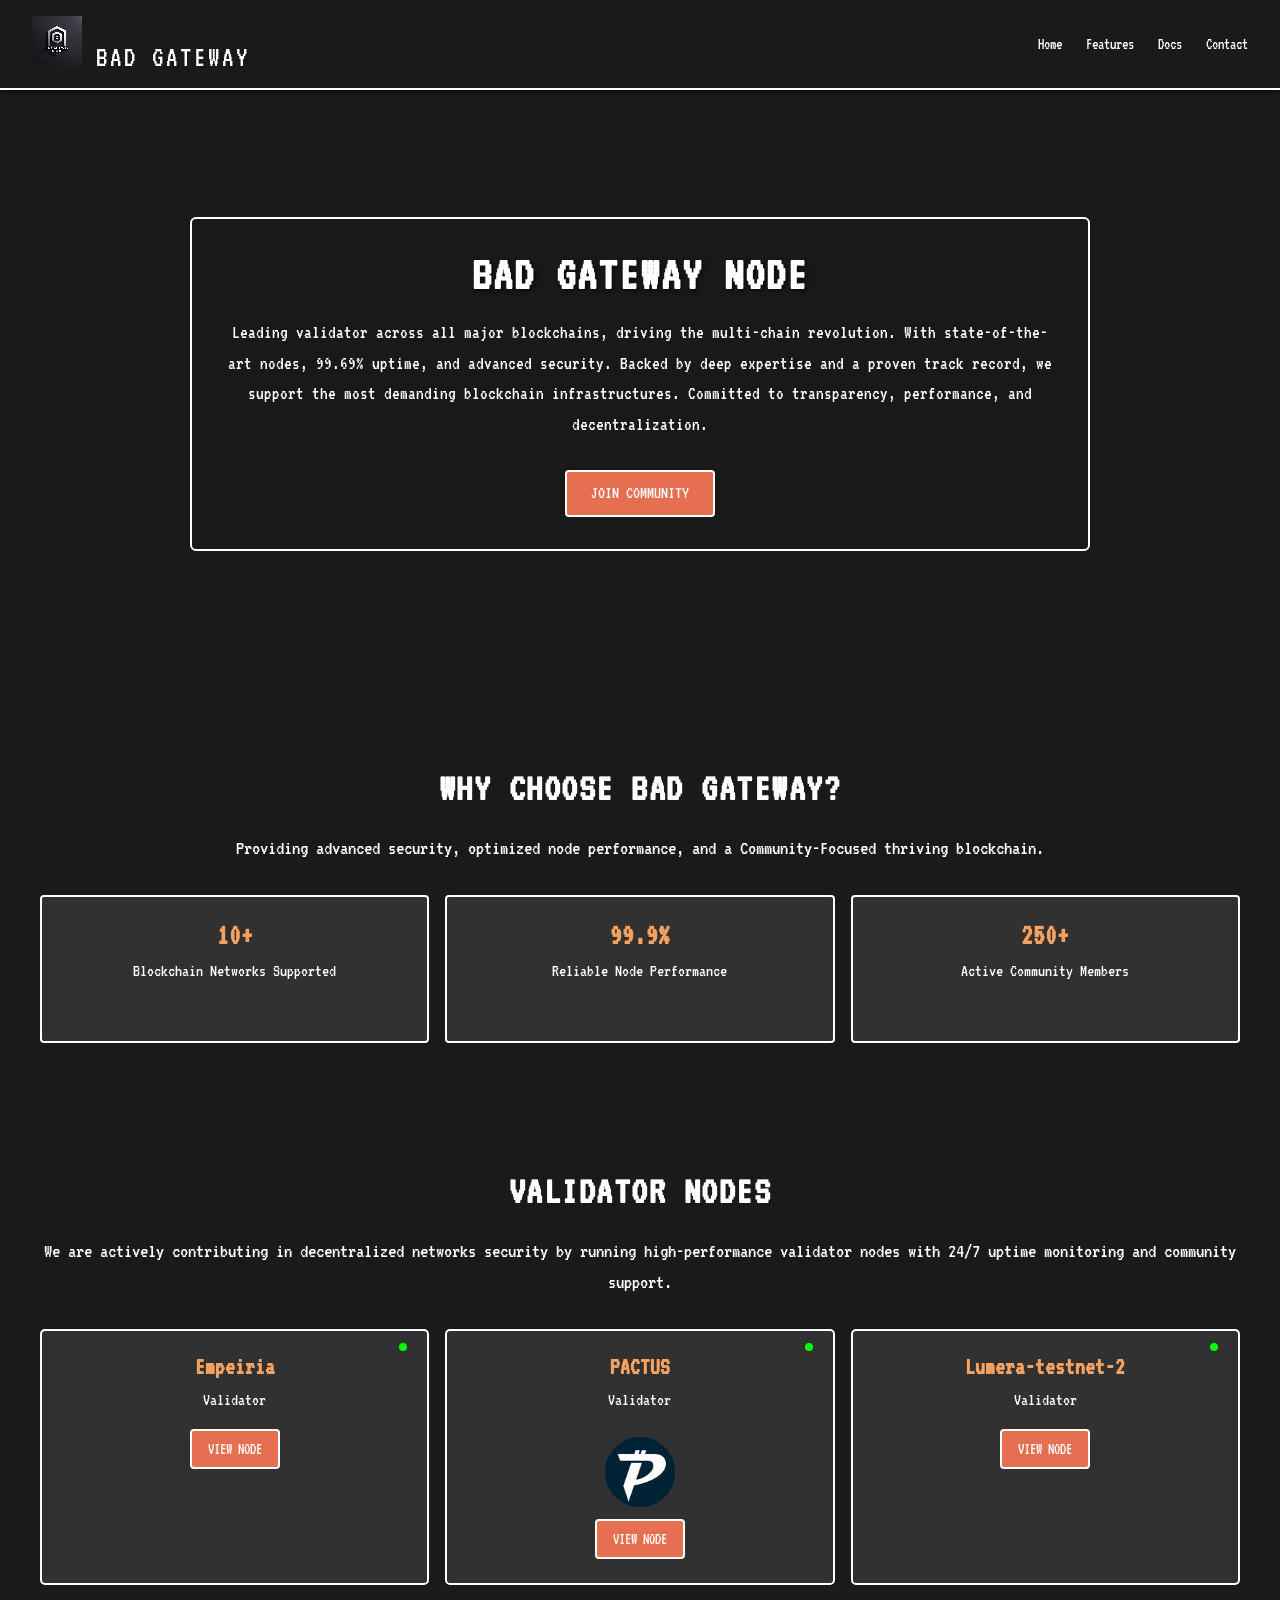
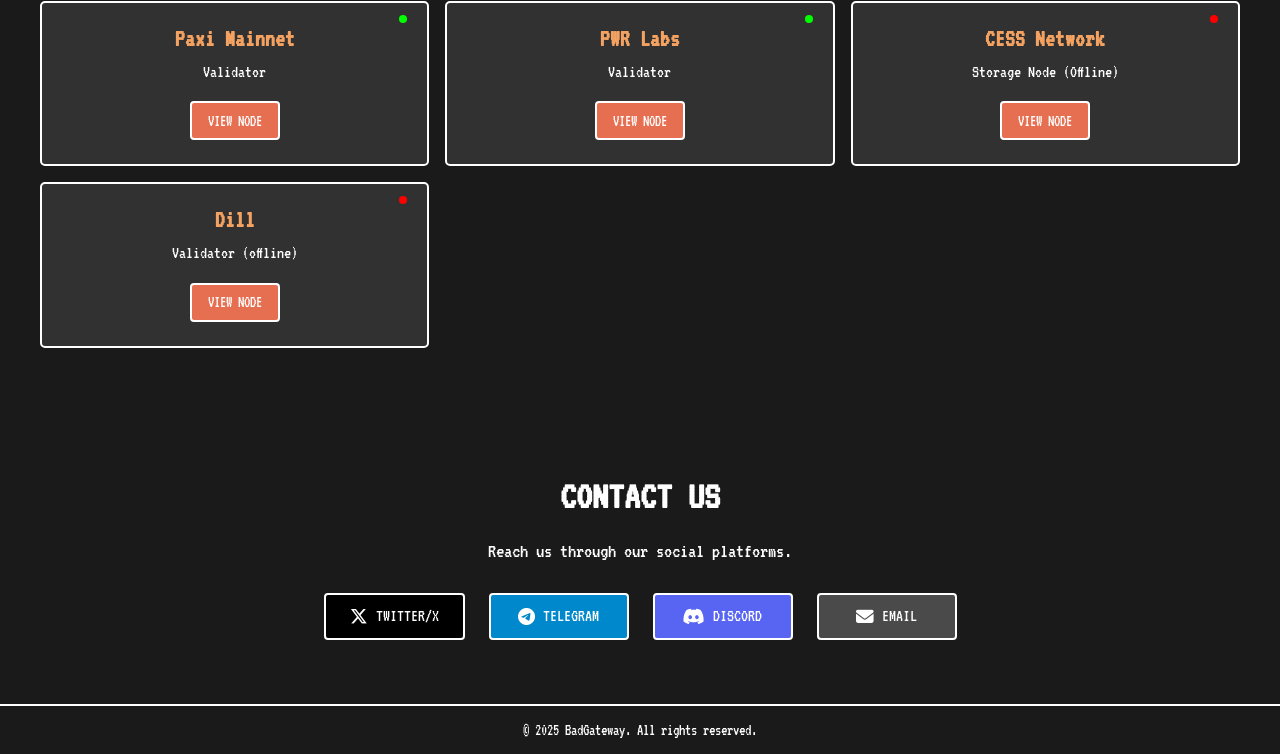
==== commit c2a8bd08: "Fix HTML encoding issues in index.html" ====
--- a/index.html
+++ b/index.html
@@ -61,10 +61,12 @@
                     <a href="https://explorer.maouam.nodelab.my.id/empeiria-testnet/staking/empevaloper12l805htz69r4s7mevfgkpk0efjskp93u00mkdy" target="_blank" rel="noopener noreferrer" class="node-link">View Node</a>
                 </div>
                 <div class="node">
-                    <span class="active-dot"></span>
-                    <h3>PACTUS</h3>
-                    <p>Validator</p>
-                    <a href="https://docs.pactus.org/get-started/become-a-validator/" target="_blank" rel="noopener noreferrer" class="node-link">View Node</a>
+                     <span class="active-dot"></span>
+                     <h3>PACTUS</h3>
+                     <p>Validator</p>
+                     <img src="logos/pactus.png" alt="Pactus Logo" class="node-logo">
+                     
+                     <a href="https://docs.pactus.org/get-started/become-a-validator/" target="_blank" rel="noopener noreferrer" class="node-link">View Node</a>
                 </div>
                         
                 <div class="node">
@@ -123,4 +125,3 @@
 </body>
 </html>
 
-
--- a/styles.css
+++ b/styles.css
@@ -212,11 +212,36 @@
 .node {
     background: rgba(255, 255, 255, 0.1);
     padding: 1.5rem;
-    border: 2px solid #fff;
+    border: 3px solid #fff;
     border-radius: 4px;
     text-align: center;
 }
-
+.node {
+    background: rgba(255, 255, 255, 0.1);
+    padding: 1.5rem;
+    border: 2px solid #fff;
+    border-radius: 5px;
+    text-align: center;
+    position: relative;
+    display: flex;
+    flex-direction: column;
+    align-items: center;
+}
+.node-logo {
+    width: 70px;
+    height: 70px;
+    object-fit: contain;
+    display: block;
+    margin: 0.5rem auto 0.75rem;
+    image-rendering: auto;
+}
+.active-dot,
+.offline-dot {
+    position: absolute;
+    top: 12px;
+    right: 12px;
+    margin-right: 0;
+}
 .node h3 {
     font-size: clamp(1.2rem, 2.5vw, 1.5rem);
     margin-bottom: 0.5rem;
@@ -461,4 +486,4 @@
         min-height: 50vw;
     }
 
-}+}
